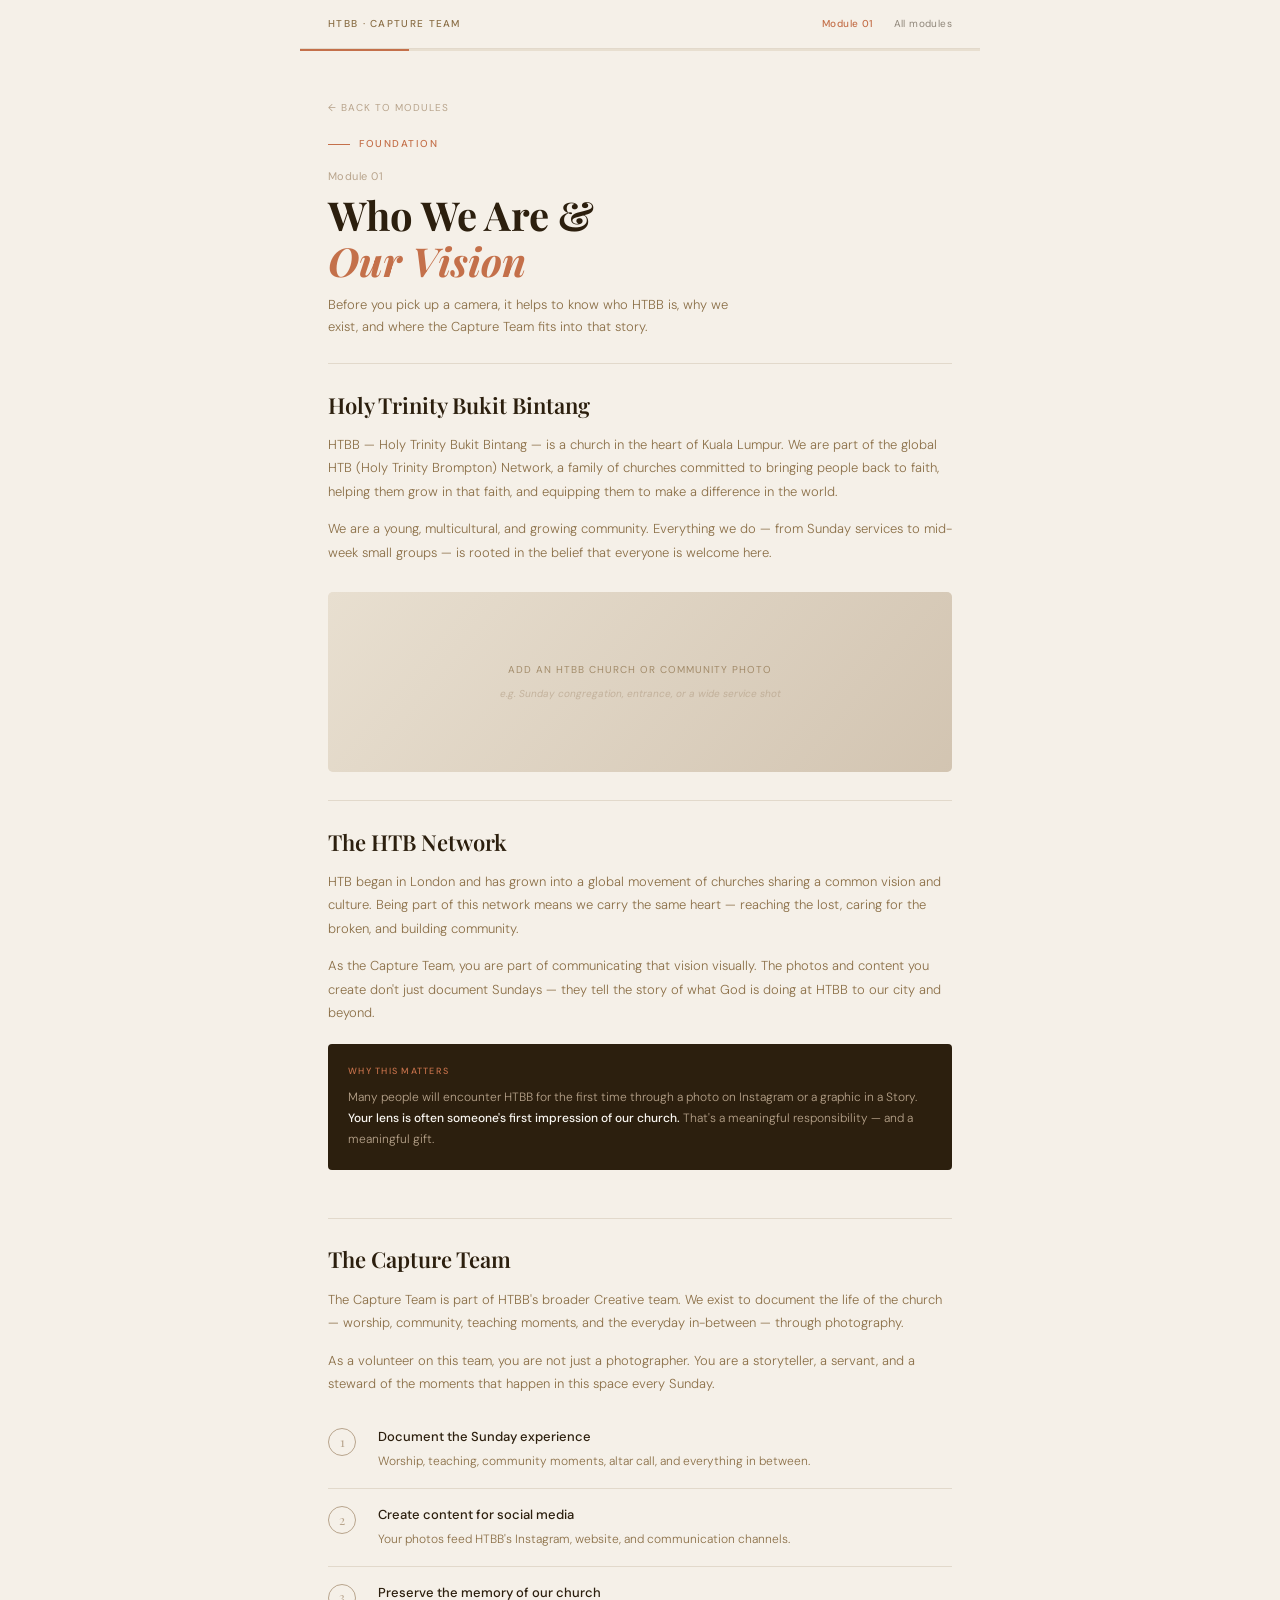
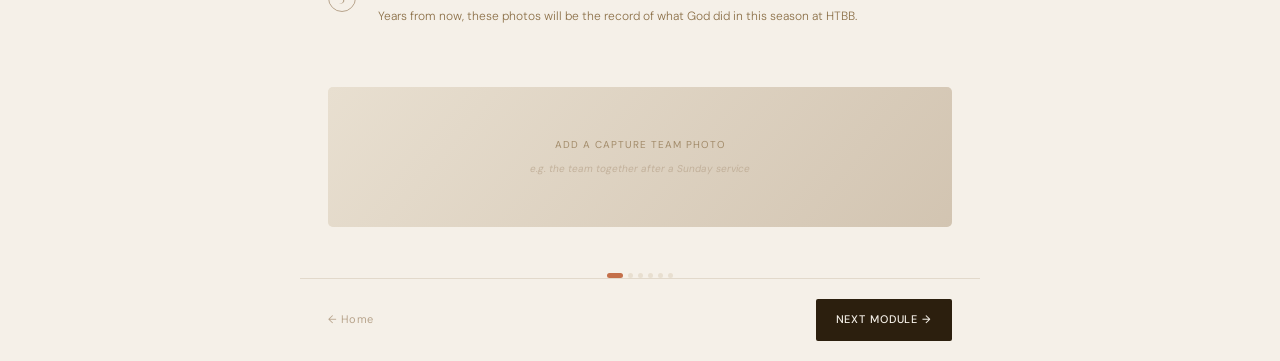
==== CT_02_Module1.html @ 9ae35a77 "Add files via upload" ====
<!DOCTYPE html>
<html lang="en">
<head>
  <meta charset="UTF-8" />
  <meta name="viewport" content="width=device-width, initial-scale=1.0" />
  <title>Module 1 — Who We Are · HTBB Capture Team</title>
  <link rel="stylesheet" href="style.css" />
</head>
<body>

  <nav class="site-nav">
    <span class="nav-logo">HTBB · Capture Team</span>
    <div class="nav-links">
      <span class="nav-module">Module 01</span>
      <a href="CT_01_Homepage.html">All modules</a>
    </div>
  </nav>
  <div class="progress-bar"><div class="progress-fill" style="width:16%"></div></div>

  <!-- HEADER -->
  <div class="hero" style="padding-bottom:24px">
    <a class="back-link" href="CT_01_Homepage.html" style="display:inline-flex;align-items:center;gap:6px;font-size:10px;letter-spacing:0.1em;text-transform:uppercase;color:var(--warm-mid);margin-bottom:20px;">← Back to modules</a>
    <div class="eyebrow">
      <span class="eyebrow-line"></span>
      <span class="eyebrow-text">Foundation</span>
    </div>
    <div style="font-size:11px;color:var(--warm-mid);margin-bottom:6px;letter-spacing:0.04em;">Module 01</div>
    <h1>Who We Are &amp;<br><em>Our Vision</em></h1>
    <p style="font-size:13px;line-height:1.75;color:var(--warm-brown);font-weight:300;max-width:400px;margin-top:10px;">Before you pick up a camera, it helps to know who HTBB is, why we exist, and where the Capture Team fits into that story.</p>
  </div>

  <div class="rule"></div>

  <!-- SECTION: HTBB -->
  <div class="section-content">
    <h2>Holy Trinity Bukit Bintang</h2>
    <p>HTBB — Holy Trinity Bukit Bintang — is a church in the heart of Kuala Lumpur. We are part of the global HTB (Holy Trinity Brompton) Network, a family of churches committed to bringing people back to faith, helping them grow in that faith, and equipping them to make a difference in the world.</p>
    <p>We are a young, multicultural, and growing community. Everything we do — from Sunday services to mid-week small groups — is rooted in the belief that everyone is welcome here.</p>
  </div>

  <!-- HERO IMAGE PLACEHOLDER -->
  <!-- REPLACE: swap this block with <img src="htbb-exterior.jpg" alt="HTBB Church" style="width:100%;height:200px;object-fit:cover;"> -->
  <div class="img-placeholder wide" style="margin:0 28px;">
    <div class="img-placeholder-bg"></div>
    <span class="img-placeholder-label">Add an HTBB church or community photo</span>
    <span class="img-placeholder-hint">e.g. Sunday congregation, entrance, or a wide service shot</span>
  </div>

  <div class="rule" style="margin-top:28px"></div>

  <!-- SECTION: HTB NETWORK -->
  <div class="section-content">
    <h2>The HTB Network</h2>
    <p>HTB began in London and has grown into a global movement of churches sharing a common vision and culture. Being part of this network means we carry the same heart — reaching the lost, caring for the broken, and building community.</p>
    <p>As the Capture Team, you are part of communicating that vision visually. The photos and content you create don't just document Sundays — they tell the story of what God is doing at HTBB to our city and beyond.</p>

    <div class="callout">
      <div class="callout-label">Why this matters</div>
      <p>Many people will encounter HTBB for the first time through a photo on Instagram or a graphic in a Story. <strong>Your lens is often someone's first impression of our church.</strong> That's a meaningful responsibility — and a meaningful gift.</p>
    </div>
  </div>

  <div class="rule"></div>

  <!-- SECTION: CAPTURE TEAM -->
  <div class="section-content">
    <h2>The Capture Team</h2>
    <p>The Capture Team is part of HTBB's broader Creative team. We exist to document the life of the church — worship, community, teaching moments, and the everyday in-between — through photography.</p>
    <p>As a volunteer on this team, you are not just a photographer. You are a storyteller, a servant, and a steward of the moments that happen in this space every Sunday.</p>

    <div class="step-list">
      <div class="step-item">
        <div class="step-num-circle">1</div>
        <div>
          <div class="step-body-title">Document the Sunday experience</div>
          <div class="step-body-desc">Worship, teaching, community moments, altar call, and everything in between.</div>
        </div>
      </div>
      <div class="step-item">
        <div class="step-num-circle">2</div>
        <div>
          <div class="step-body-title">Create content for social media</div>
          <div class="step-body-desc">Your photos feed HTBB's Instagram, website, and communication channels.</div>
        </div>
      </div>
      <div class="step-item">
        <div class="step-num-circle">3</div>
        <div>
          <div class="step-body-title">Preserve the memory of our church</div>
          <div class="step-body-desc">Years from now, these photos will be the record of what God did in this season at HTBB.</div>
        </div>
      </div>
    </div>
  </div>

  <!-- TEAM PHOTO PLACEHOLDER -->
  <!-- REPLACE: swap this block with <img src="capture-team.jpg" alt="Capture Team" style="width:100%;height:180px;object-fit:cover;margin:0 28px;border-radius:4px;"> -->
  <div class="img-placeholder short" style="margin:0 28px;">
    <div class="img-placeholder-bg"></div>
    <span class="img-placeholder-label">Add a Capture Team photo</span>
    <span class="img-placeholder-hint">e.g. the team together after a Sunday service</span>
  </div>

  <div style="height:28px"></div>

  <!-- DOTS + FOOTER -->
  <div class="dots-light mod-dots" style="padding: 18px 0 0;">
    <span class="mod-dot active"></span>
    <span class="mod-dot"></span>
    <span class="mod-dot"></span>
    <span class="mod-dot"></span>
    <span class="mod-dot"></span>
    <span class="mod-dot"></span>
  </div>

  <div class="mod-footer">
    <a class="btn-prev" href="CT_01_Homepage.html">← Home</a>
    <a class="btn-next" href="CT_03_Module2.html" id="next-btn">Next module →</a>
  </div>

  <script src="script.js"></script>
  <script>
    document.addEventListener('DOMContentLoaded', () => {
      updateDots(1);
      document.getElementById('next-btn').addEventListener('click', (e) => {
        e.preventDefault();
        markComplete(1);
        window.location.href = 'CT_03_Module2.html';
      });
    });
  </script>
</body>
</html>
---- style.css ----
/* ============================================================
   HTBB Capture Team Onboarding — Shared Stylesheet
   Earthy Editorial Theme · 2026
   ============================================================ */

@import url('https://fonts.googleapis.com/css2?family=Playfair+Display:ital,wght@0,400;0,600;1,400&family=DM+Sans:wght@300;400;500&display=swap');

/* ── RESET ── */
*, *::before, *::after { margin: 0; padding: 0; box-sizing: border-box; }
img { max-width: 100%; display: block; }
a { text-decoration: none; }

/* ── TOKENS ── */
:root {
  --cream:       #F5F0E8;
  --sand:        #E8DFD0;
  --warm-mid:    #B8A48C;
  --warm-brown:  #8B6F47;
  --dark-brown:  #2C1F0E;
  --moss:        #4A5240;
  --terracotta:  #C4704A;
  --off-white:   #FAF7F2;
  --rule:        rgba(139,111,71,0.18);

  --font-serif:  'Playfair Display', Georgia, serif;
  --font-sans:   'DM Sans', system-ui, sans-serif;
}

/* ── BASE ── */
body {
  background: var(--cream);
  font-family: var(--font-sans);
  color: var(--dark-brown);
  font-size: 14px;
  line-height: 1.6;
  max-width: 680px;
  margin: 0 auto;
  min-height: 100vh;
}

/* ── NAV ── */
.site-nav {
  display: flex;
  justify-content: space-between;
  align-items: center;
  padding: 16px 28px;
  border-bottom: 0.5px solid var(--rule);
  background: var(--cream);
  position: sticky;
  top: 0;
  z-index: 100;
}
.nav-logo {
  font-size: 10px;
  font-weight: 500;
  letter-spacing: 0.13em;
  text-transform: uppercase;
  color: var(--warm-brown);
}
.nav-links {
  display: flex;
  gap: 20px;
  align-items: center;
}
.nav-links a {
  font-size: 10px;
  color: var(--dark-brown);
  opacity: 0.5;
  letter-spacing: 0.04em;
  transition: opacity 0.15s;
}
.nav-links a:hover { opacity: 1; }
.nav-module {
  font-size: 10px;
  font-weight: 500;
  color: var(--terracotta);
  letter-spacing: 0.04em;
}

/* ── PROGRESS BAR ── */
.progress-bar {
  height: 2px;
  background: var(--sand);
  width: 100%;
}
.progress-fill {
  height: 2px;
  background: var(--terracotta);
  transition: width 0.4s ease;
}

/* ── EYEBROW ── */
.eyebrow {
  display: flex;
  align-items: center;
  gap: 9px;
  margin-bottom: 16px;
}
.eyebrow-line {
  height: 0.5px;
  width: 22px;
  background: var(--terracotta);
  flex-shrink: 0;
}
.eyebrow-text {
  font-size: 10px;
  letter-spacing: 0.15em;
  text-transform: uppercase;
  color: var(--terracotta);
  font-weight: 500;
}

/* ── SECTION DIVIDER ── */
.divider {
  display: flex;
  align-items: center;
  gap: 14px;
  padding: 0 28px;
  margin: 32px 0 22px;
}
.div-line { flex: 1; height: 0.5px; background: var(--rule); }
.div-text {
  font-size: 10px;
  letter-spacing: 0.12em;
  text-transform: uppercase;
  color: var(--warm-mid);
}

/* ── RULE ── */
.rule { height: 0.5px; background: var(--rule); margin: 0 28px; }

/* ── TYPOGRAPHY ── */
.section-content { padding: 28px; }
.section-content h2 {
  font-family: var(--font-serif);
  font-size: 22px;
  font-weight: 600;
  color: var(--dark-brown);
  margin-bottom: 14px;
  line-height: 1.25;
}
.section-content p {
  font-size: 13px;
  line-height: 1.8;
  color: var(--warm-brown);
  font-weight: 300;
  margin-bottom: 14px;
}
.section-content p:last-child { margin-bottom: 0; }
.section-content strong { color: var(--dark-brown); font-weight: 500; }
.section-content ul {
  list-style: none;
  display: flex;
  flex-direction: column;
  gap: 8px;
  margin-bottom: 14px;
}
.section-content ul li {
  font-size: 13px;
  color: var(--warm-brown);
  font-weight: 300;
  line-height: 1.65;
  padding-left: 16px;
  position: relative;
}
.section-content ul li::before {
  content: '';
  position: absolute;
  left: 0;
  top: 9px;
  width: 5px;
  height: 0.5px;
  background: var(--terracotta);
}

/* ── CALLOUT ── */
.callout {
  background: var(--dark-brown);
  border-radius: 4px;
  padding: 20px;
  margin: 20px 0;
}
.callout p {
  color: var(--warm-mid);
  font-size: 12px;
  line-height: 1.75;
  margin-bottom: 0;
}
.callout strong { color: var(--off-white); font-weight: 500; }
.callout-label {
  font-size: 9px;
  letter-spacing: 0.14em;
  text-transform: uppercase;
  color: var(--terracotta);
  font-weight: 500;
  margin-bottom: 8px;
}

/* ── DO/DONT CARDS ── */
.dos-donts { display: flex; flex-direction: column; gap: 10px; margin: 20px 0; }
.card-do, .card-dont {
  border-radius: 5px;
  padding: 14px 16px;
}
.card-do {
  background: rgba(74,82,64,0.08);
  border: 0.5px solid rgba(74,82,64,0.22);
}
.card-dont {
  background: rgba(196,112,74,0.08);
  border: 0.5px solid rgba(196,112,74,0.22);
}
.card-label {
  display: flex;
  align-items: center;
  gap: 7px;
  margin-bottom: 7px;
}
.dot-do  { width: 6px; height: 6px; border-radius: 50%; background: var(--moss); flex-shrink: 0; }
.dot-dont{ width: 6px; height: 6px; border-radius: 50%; background: var(--terracotta); flex-shrink: 0; }
.label-do  { font-size: 9px; font-weight: 500; letter-spacing: 0.12em; text-transform: uppercase; color: var(--moss); }
.label-dont{ font-size: 9px; font-weight: 500; letter-spacing: 0.12em; text-transform: uppercase; color: var(--terracotta); }
.card-body { font-size: 12px; line-height: 1.65; color: var(--dark-brown); font-weight: 400; }

/* ── IMAGE PLACEHOLDER ── */
.img-placeholder {
  margin: 20px 0;
  border-radius: 5px;
  overflow: hidden;
  position: relative;
  background: var(--sand);
  display: flex;
  flex-direction: column;
  align-items: center;
  justify-content: center;
  gap: 8px;
}
.img-placeholder.tall  { height: 220px; }
.img-placeholder.short { height: 140px; }
.img-placeholder.wide  { height: 180px; }
.img-placeholder-bg {
  position: absolute;
  inset: 0;
  background: linear-gradient(130deg, var(--sand), var(--warm-mid));
  opacity: 0.45;
}
.img-placeholder-label {
  position: relative;
  font-size: 10px;
  letter-spacing: 0.1em;
  text-transform: uppercase;
  color: var(--warm-brown);
  opacity: 0.7;
  text-align: center;
  padding: 0 20px;
}
.img-placeholder-hint {
  position: relative;
  font-size: 10px;
  color: var(--warm-mid);
  opacity: 0.7;
  font-style: italic;
}
/* Actual image when added */
.img-placeholder img {
  position: absolute;
  inset: 0;
  width: 100%;
  height: 100%;
  object-fit: cover;
}

/* ── SPEC ROW (technical module) ── */
.spec-row {
  display: grid;
  grid-template-columns: 1fr 1fr;
  gap: 10px;
  margin: 20px 0;
}
.spec-card {
  background: var(--off-white);
  border: 0.5px solid var(--rule);
  border-radius: 5px;
  padding: 14px 16px;
}
.spec-label {
  font-size: 9px;
  font-weight: 500;
  letter-spacing: 0.12em;
  text-transform: uppercase;
  color: var(--warm-mid);
  margin-bottom: 5px;
}
.spec-value {
  font-family: var(--font-serif);
  font-size: 16px;
  color: var(--dark-brown);
  font-weight: 600;
}
.spec-note {
  font-size: 11px;
  color: var(--warm-brown);
  font-weight: 300;
  margin-top: 3px;
  line-height: 1.5;
}

/* ── STEP LIST ── */
.step-list { display: flex; flex-direction: column; gap: 0; margin: 16px 0; }
.step-item {
  display: grid;
  grid-template-columns: 36px 1fr;
  gap: 14px;
  padding: 16px 0;
  border-bottom: 0.5px solid var(--rule);
  align-items: start;
}
.step-item:last-child { border-bottom: none; }
.step-num-circle {
  width: 28px;
  height: 28px;
  border-radius: 50%;
  border: 0.5px solid var(--warm-mid);
  display: flex;
  align-items: center;
  justify-content: center;
  font-family: var(--font-serif);
  font-size: 13px;
  color: var(--warm-mid);
  flex-shrink: 0;
  margin-top: 1px;
}
.step-body-title {
  font-size: 13px;
  font-weight: 500;
  color: var(--dark-brown);
  margin-bottom: 4px;
}
.step-body-desc {
  font-size: 12px;
  line-height: 1.65;
  color: var(--warm-brown);
  font-weight: 300;
}

/* ── QUIZ ── */
.quiz-block {
  background: var(--dark-brown);
  padding: 28px;
}
.quiz-eyebrow {
  display: flex;
  align-items: center;
  gap: 8px;
  margin-bottom: 16px;
}
.quiz-ey-line { height: 0.5px; width: 18px; background: var(--terracotta); }
.quiz-ey-text {
  font-size: 10px;
  letter-spacing: 0.14em;
  text-transform: uppercase;
  color: var(--terracotta);
  font-weight: 500;
}
.quiz-question {
  font-family: var(--font-serif);
  font-size: 19px;
  color: var(--off-white);
  line-height: 1.35;
  margin-bottom: 20px;
}
.quiz-img-ref {
  border-radius: 4px;
  overflow: hidden;
  margin-bottom: 18px;
  background: rgba(255,255,255,0.06);
  border: 0.5px solid rgba(255,255,255,0.1);
  padding: 12px 14px;
  display: flex;
  align-items: center;
  gap: 10px;
}
.quiz-img-ref-icon {
  font-size: 18px;
  color: var(--warm-mid);
  flex-shrink: 0;
}
.quiz-img-ref-text {
  font-size: 11px;
  color: var(--warm-mid);
  font-style: italic;
  line-height: 1.5;
}
.quiz-options { display: flex; flex-direction: column; gap: 8px; }
.quiz-opt {
  background: rgba(255,255,255,0.05);
  border: 0.5px solid rgba(255,255,255,0.1);
  border-radius: 4px;
  padding: 12px 14px;
  font-size: 12px;
  color: var(--warm-mid);
  cursor: pointer;
  display: flex;
  align-items: flex-start;
  gap: 10px;
  transition: background 0.15s, border-color 0.15s;
  width: 100%;
  text-align: left;
  font-family: var(--font-sans);
}
.quiz-opt:hover { background: rgba(255,255,255,0.09); }
.quiz-opt.selected {
  background: rgba(196,112,74,0.18);
  border-color: var(--terracotta);
  color: var(--off-white);
}
.quiz-opt.correct {
  background: rgba(74,82,64,0.3);
  border-color: var(--moss);
  color: var(--off-white);
}
.quiz-opt.wrong {
  background: rgba(196,112,74,0.15);
  border-color: rgba(196,112,74,0.4);
  opacity: 0.6;
}
.opt-letter {
  font-size: 10px;
  font-weight: 500;
  color: var(--warm-mid);
  width: 14px;
  flex-shrink: 0;
  margin-top: 1px;
}
.quiz-opt.selected .opt-letter,
.quiz-opt.correct .opt-letter { color: var(--terracotta); }
.quiz-submit-row { margin-top: 16px; display: flex; align-items: center; gap: 14px; }
.quiz-submit-btn {
  background: var(--terracotta);
  color: var(--off-white);
  font-size: 11px;
  font-weight: 500;
  letter-spacing: 0.08em;
  text-transform: uppercase;
  padding: 10px 20px;
  border-radius: 2px;
  border: none;
  cursor: pointer;
  font-family: var(--font-sans);
  transition: opacity 0.15s;
}
.quiz-submit-btn:hover { opacity: 0.85; }
.quiz-feedback {
  display: none;
  margin-top: 14px;
  padding: 14px 16px;
  border-radius: 4px;
  font-size: 12px;
  line-height: 1.65;
}
.quiz-feedback.correct-fb {
  background: rgba(74,82,64,0.2);
  border: 0.5px solid var(--moss);
  color: var(--off-white);
}
.quiz-feedback.wrong-fb {
  background: rgba(196,112,74,0.15);
  border: 0.5px solid rgba(196,112,74,0.3);
  color: var(--warm-mid);
}
.quiz-hint {
  font-size: 11px;
  color: rgba(255,255,255,0.25);
  margin-top: 14px;
  font-style: italic;
  line-height: 1.5;
}

/* ── MODULE PROGRESS DOTS ── */
.mod-dots {
  display: flex;
  gap: 5px;
  justify-content: center;
  padding: 16px 0 14px;
}
.mod-dot {
  width: 5px; height: 5px;
  border-radius: 50%;
  background: rgba(255,255,255,0.15);
  transition: all 0.2s;
}
.mod-dot.done { background: var(--warm-mid); }
.mod-dot.active { background: var(--terracotta); width: 16px; border-radius: 3px; }
.dots-light { padding: 18px 0 0; }
.dots-light .mod-dot { background: var(--sand); }
.dots-light .mod-dot.done { background: var(--warm-mid); }
.dots-light .mod-dot.active { background: var(--terracotta); }

/* ── MODULE FOOTER ── */
.mod-footer {
  display: flex;
  justify-content: space-between;
  align-items: center;
  padding: 20px 28px;
  border-top: 0.5px solid var(--rule);
}
.btn-prev {
  font-size: 11px;
  color: var(--warm-mid);
  letter-spacing: 0.04em;
}
.btn-prev:hover { color: var(--dark-brown); }
.btn-next {
  display: inline-flex;
  align-items: center;
  gap: 9px;
  background: var(--dark-brown);
  color: var(--cream);
  font-size: 11px;
  font-weight: 500;
  letter-spacing: 0.08em;
  text-transform: uppercase;
  padding: 12px 20px;
  border-radius: 2px;
  transition: opacity 0.15s;
}
.btn-next:hover { opacity: 0.85; }
.btn-next-complete {
  background: var(--terracotta);
}

/* ── FAQ ACCORDION ── */
.faq-list { display: flex; flex-direction: column; gap: 0; }
.faq-item {
  border-bottom: 0.5px solid var(--rule);
}
.faq-q {
  display: flex;
  justify-content: space-between;
  align-items: start;
  gap: 14px;
  padding: 16px 0;
  cursor: pointer;
  background: none;
  border: none;
  width: 100%;
  text-align: left;
  font-family: var(--font-sans);
  color: var(--dark-brown);
}
.faq-q-text { font-size: 13px; font-weight: 500; line-height: 1.5; }
.faq-icon {
  font-size: 18px;
  color: var(--warm-mid);
  flex-shrink: 0;
  transition: transform 0.2s;
  margin-top: 1px;
  font-style: normal;
}
.faq-item.open .faq-icon { transform: rotate(45deg); }
.faq-a {
  display: none;
  font-size: 12px;
  line-height: 1.75;
  color: var(--warm-brown);
  font-weight: 300;
  padding-bottom: 16px;
}
.faq-item.open .faq-a { display: block; }

/* ── MODULE CARD (homepage) ── */
.module-card {
  display: grid;
  grid-template-columns: 44px 1fr auto;
  align-items: start;
  gap: 14px;
  padding: 20px 28px;
  border-bottom: 0.5px solid var(--rule);
  transition: background 0.12s;
  text-decoration: none;
  color: inherit;
}
.module-card:hover { background: rgba(196,112,74,0.04); }
.module-card:last-child { border-bottom: none; }
.mc-num {
  font-family: var(--font-serif);
  font-size: 20px;
  color: var(--warm-mid);
  margin-top: 2px;
}
.mc-tag {
  display: inline-block;
  font-size: 9px;
  letter-spacing: 0.1em;
  text-transform: uppercase;
  color: var(--moss);
  background: rgba(74,82,64,0.1);
  padding: 2px 7px;
  border-radius: 20px;
  margin-bottom: 5px;
}
.mc-tag-tc {
  color: var(--terracotta);
  background: rgba(196,112,74,0.1);
}
.mc-title { font-size: 13px; font-weight: 500; color: var(--dark-brown); margin-bottom: 3px; }
.mc-desc { font-size: 11px; color: var(--warm-brown); line-height: 1.5; font-weight: 300; }
.mc-arrow { color: var(--warm-mid); font-size: 16px; margin-top: 2px; opacity: 0.45; }

/* ── HERO (homepage) ── */
.hero { padding: 44px 28px 32px; }
.hero h1 {
  font-family: var(--font-serif);
  font-size: 40px;
  line-height: 1.15;
  color: var(--dark-brown);
  margin-bottom: 10px;
}
.hero h1 em { color: var(--terracotta); font-style: italic; }
.hero-sub {
  font-size: 13px;
  line-height: 1.7;
  color: var(--warm-brown);
  font-weight: 300;
  max-width: 360px;
  margin-bottom: 28px;
}
.stat-row { display: flex; gap: 28px; margin-bottom: 32px; }
.stat-num {
  font-family: var(--font-serif);
  font-size: 28px;
  color: var(--dark-brown);
  line-height: 1;
}
.stat-label {
  font-size: 10px;
  letter-spacing: 0.1em;
  text-transform: uppercase;
  color: var(--warm-mid);
  margin-top: 3px;
}
.cta-btn {
  display: inline-flex;
  align-items: center;
  gap: 10px;
  background: var(--dark-brown);
  color: var(--cream);
  font-size: 11px;
  font-weight: 500;
  letter-spacing: 0.09em;
  text-transform: uppercase;
  padding: 14px 24px;
  border-radius: 2px;
  transition: opacity 0.15s;
}
.cta-btn:hover { opacity: 0.85; }

/* ── WELCOME BLOCK ── */
.welcome-block {
  background: var(--dark-brown);
  margin: 0 28px;
  border-radius: 4px;
  padding: 24px;
}
.welcome-block p {
  font-size: 12px;
  line-height: 1.8;
  color: var(--warm-mid);
  font-weight: 300;
  margin-bottom: 12px;
}
.welcome-sig {
  font-family: var(--font-serif);
  font-size: 15px;
  color: var(--off-white);
  font-style: italic;
}

/* ── RESPONSIVE ── */
@media (max-width: 520px) {
  .hero h1 { font-size: 32px; }
  .spec-row { grid-template-columns: 1fr; }
  .stat-row { gap: 20px; }
}
</style>
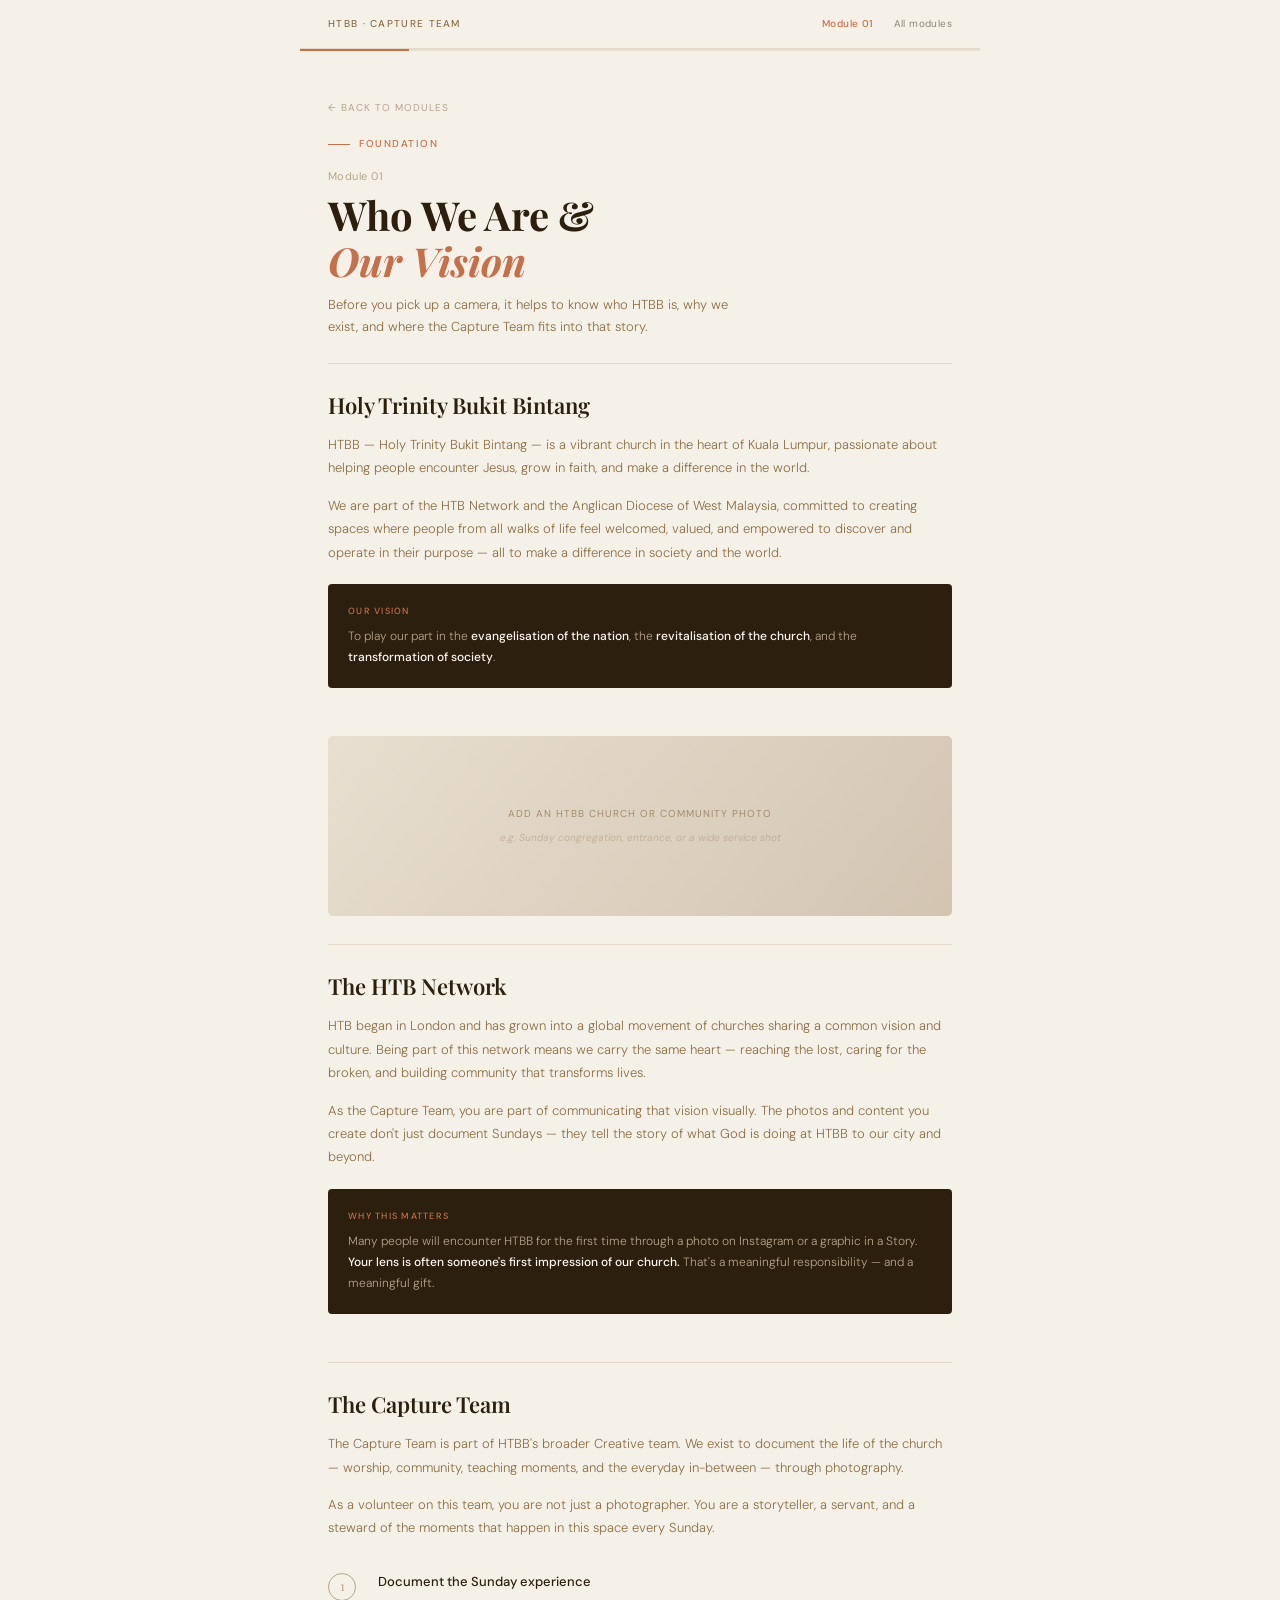
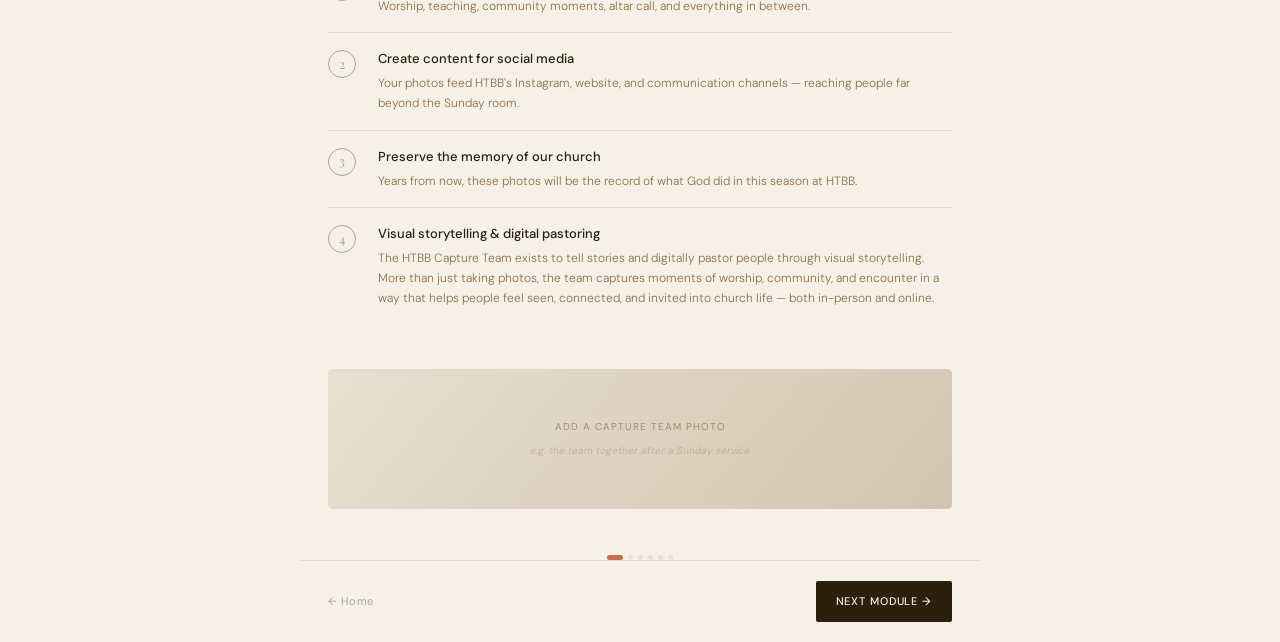
==== commit 313226ea: "Add files via upload" ====
--- a/CT_02_Module1.html
+++ b/CT_02_Module1.html
@@ -34,8 +34,13 @@
   <!-- SECTION: HTBB -->
   <div class="section-content">
     <h2>Holy Trinity Bukit Bintang</h2>
-    <p>HTBB — Holy Trinity Bukit Bintang — is a church in the heart of Kuala Lumpur. We are part of the global HTB (Holy Trinity Brompton) Network, a family of churches committed to bringing people back to faith, helping them grow in that faith, and equipping them to make a difference in the world.</p>
-    <p>We are a young, multicultural, and growing community. Everything we do — from Sunday services to mid-week small groups — is rooted in the belief that everyone is welcome here.</p>
+    <p>HTBB — Holy Trinity Bukit Bintang — is a vibrant church in the heart of Kuala Lumpur, passionate about helping people encounter Jesus, grow in faith, and make a difference in the world.</p>
+    <p>We are part of the HTB Network and the Anglican Diocese of West Malaysia, committed to creating spaces where people from all walks of life feel welcomed, valued, and empowered to discover and operate in their purpose — all to make a difference in society and the world.</p>
+
+    <div class="callout">
+      <div class="callout-label">Our vision</div>
+      <p>To play our part in the <strong>evangelisation of the nation</strong>, the <strong>revitalisation of the church</strong>, and the <strong>transformation of society</strong>.</p>
+    </div>
   </div>
 
   <!-- HERO IMAGE PLACEHOLDER -->
@@ -51,7 +56,7 @@
   <!-- SECTION: HTB NETWORK -->
   <div class="section-content">
     <h2>The HTB Network</h2>
-    <p>HTB began in London and has grown into a global movement of churches sharing a common vision and culture. Being part of this network means we carry the same heart — reaching the lost, caring for the broken, and building community.</p>
+    <p>HTB began in London and has grown into a global movement of churches sharing a common vision and culture. Being part of this network means we carry the same heart — reaching the lost, caring for the broken, and building community that transforms lives.</p>
     <p>As the Capture Team, you are part of communicating that vision visually. The photos and content you create don't just document Sundays — they tell the story of what God is doing at HTBB to our city and beyond.</p>
 
     <div class="callout">
@@ -80,7 +85,7 @@
         <div class="step-num-circle">2</div>
         <div>
           <div class="step-body-title">Create content for social media</div>
-          <div class="step-body-desc">Your photos feed HTBB's Instagram, website, and communication channels.</div>
+          <div class="step-body-desc">Your photos feed HTBB's Instagram, website, and communication channels — reaching people far beyond the Sunday room.</div>
         </div>
       </div>
       <div class="step-item">
@@ -88,6 +93,13 @@
         <div>
           <div class="step-body-title">Preserve the memory of our church</div>
           <div class="step-body-desc">Years from now, these photos will be the record of what God did in this season at HTBB.</div>
+        </div>
+      </div>
+      <div class="step-item">
+        <div class="step-num-circle">4</div>
+        <div>
+          <div class="step-body-title">Visual storytelling &amp; digital pastoring</div>
+          <div class="step-body-desc">The HTBB Capture Team exists to tell stories and digitally pastor people through visual storytelling. More than just taking photos, the team captures moments of worship, community, and encounter in a way that helps people feel seen, connected, and invited into church life — both in-person and online.</div>
         </div>
       </div>
     </div>
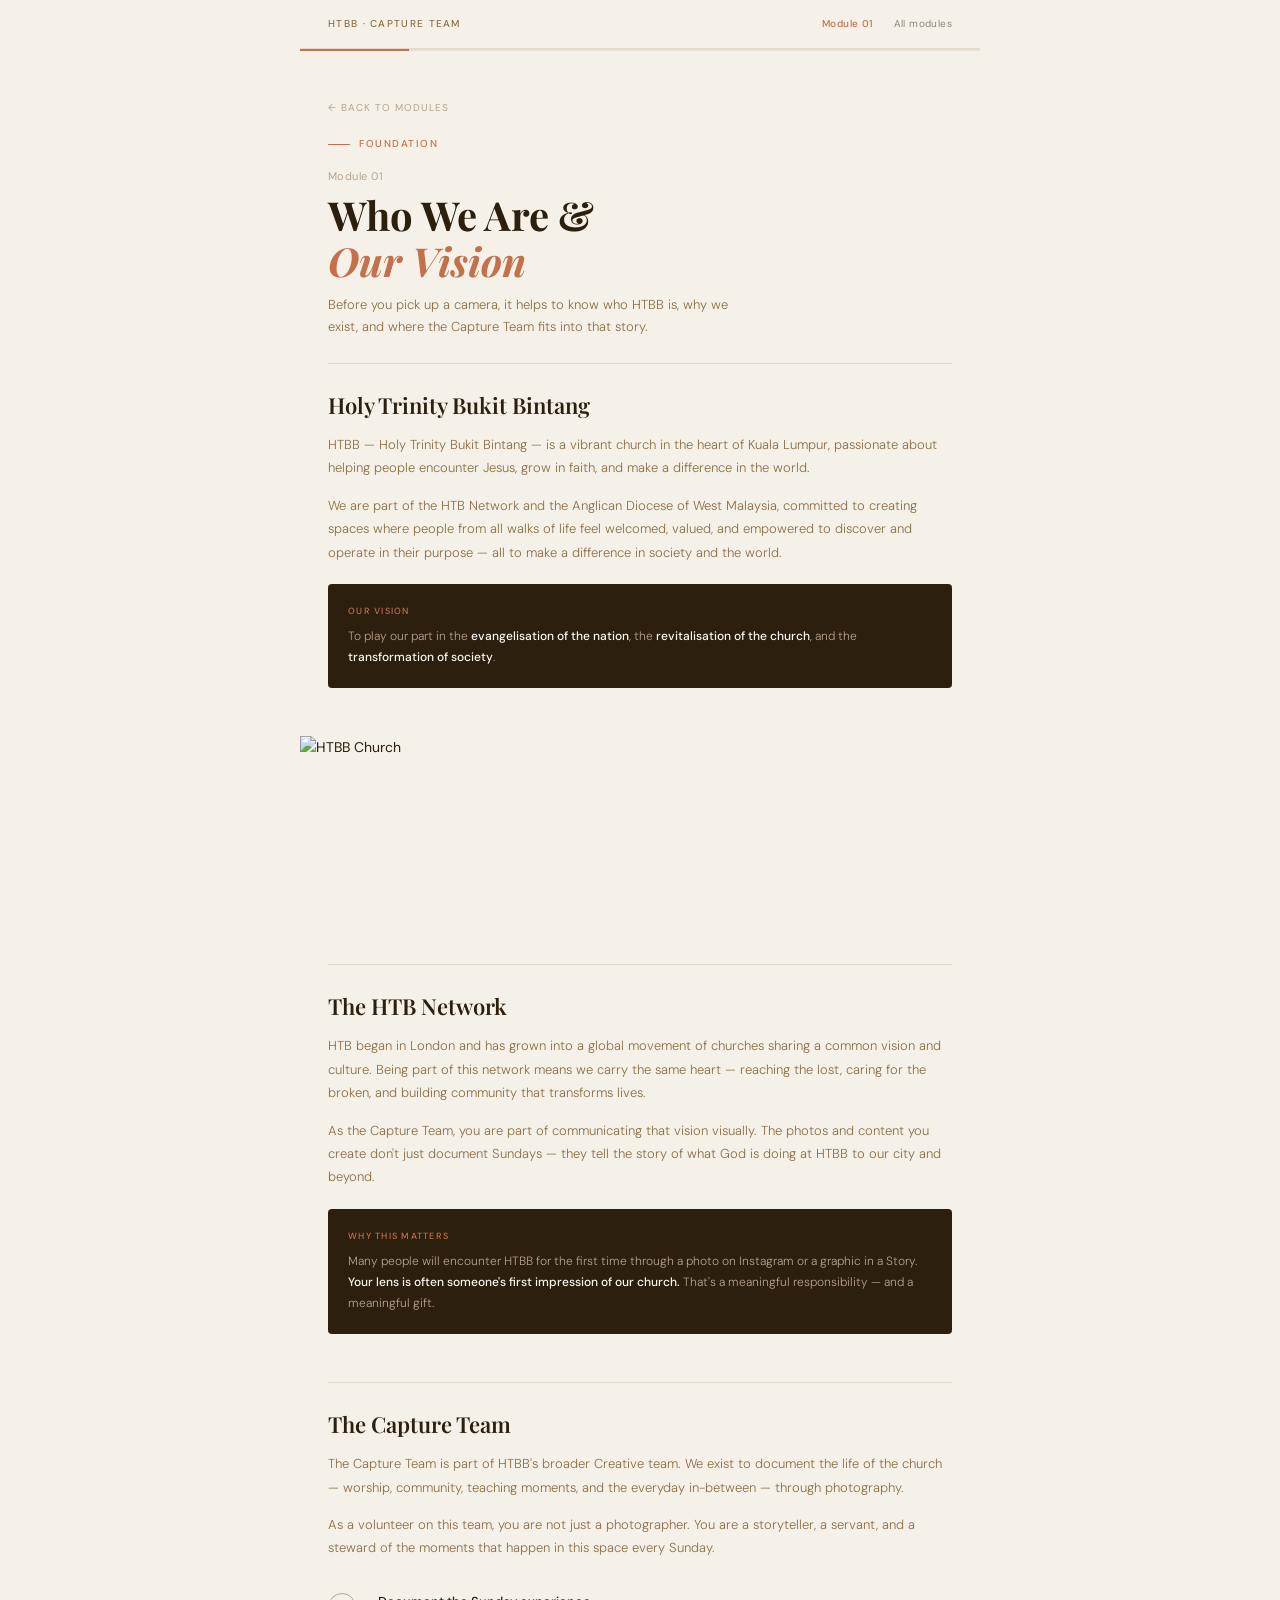
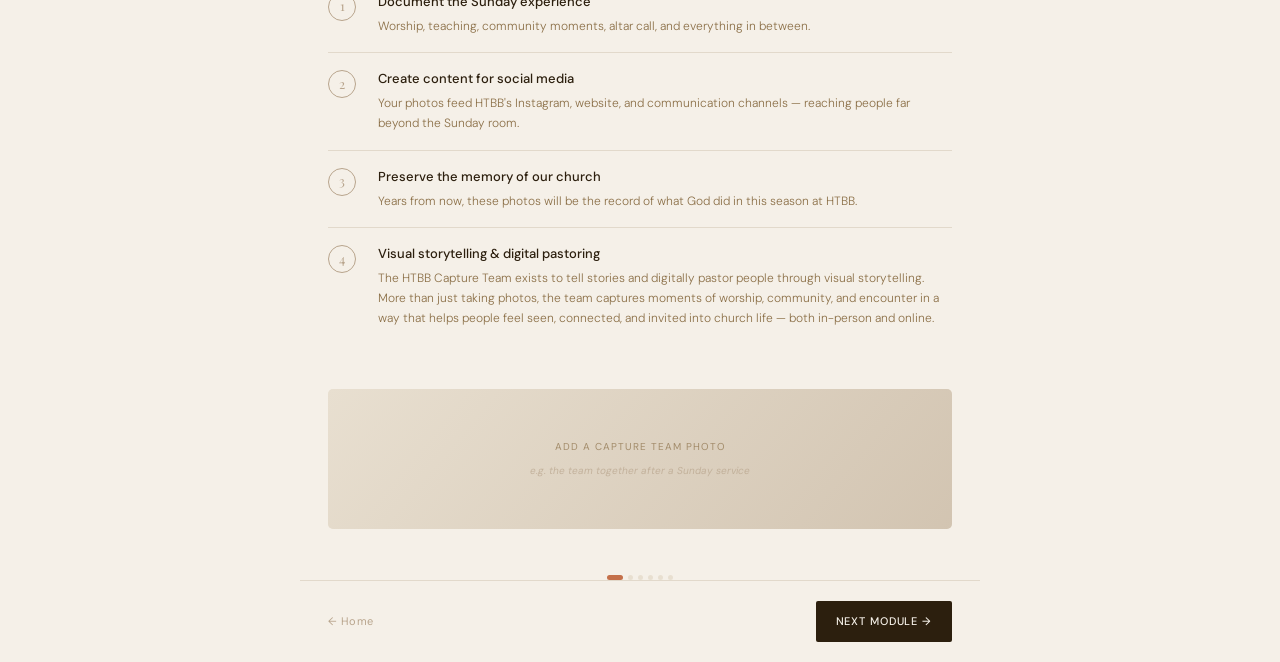
==== commit b68bb0e7: "Update CT_02_Module1.html" ====
--- a/CT_02_Module1.html
+++ b/CT_02_Module1.html
@@ -44,12 +44,7 @@
   </div>
 
   <!-- HERO IMAGE PLACEHOLDER -->
-  <!-- REPLACE: swap this block with <img src="htbb-exterior.jpg" alt="HTBB Church" style="width:100%;height:200px;object-fit:cover;"> -->
-  <div class="img-placeholder wide" style="margin:0 28px;">
-    <div class="img-placeholder-bg"></div>
-    <span class="img-placeholder-label">Add an HTBB church or community photo</span>
-    <span class="img-placeholder-hint">e.g. Sunday congregation, entrance, or a wide service shot</span>
-  </div>
+  <img src="worship-2.jpg" alt="HTBB Church" style="width:100%;height:200px;object-fit:cover;">
 
   <div class="rule" style="margin-top:28px"></div>
 
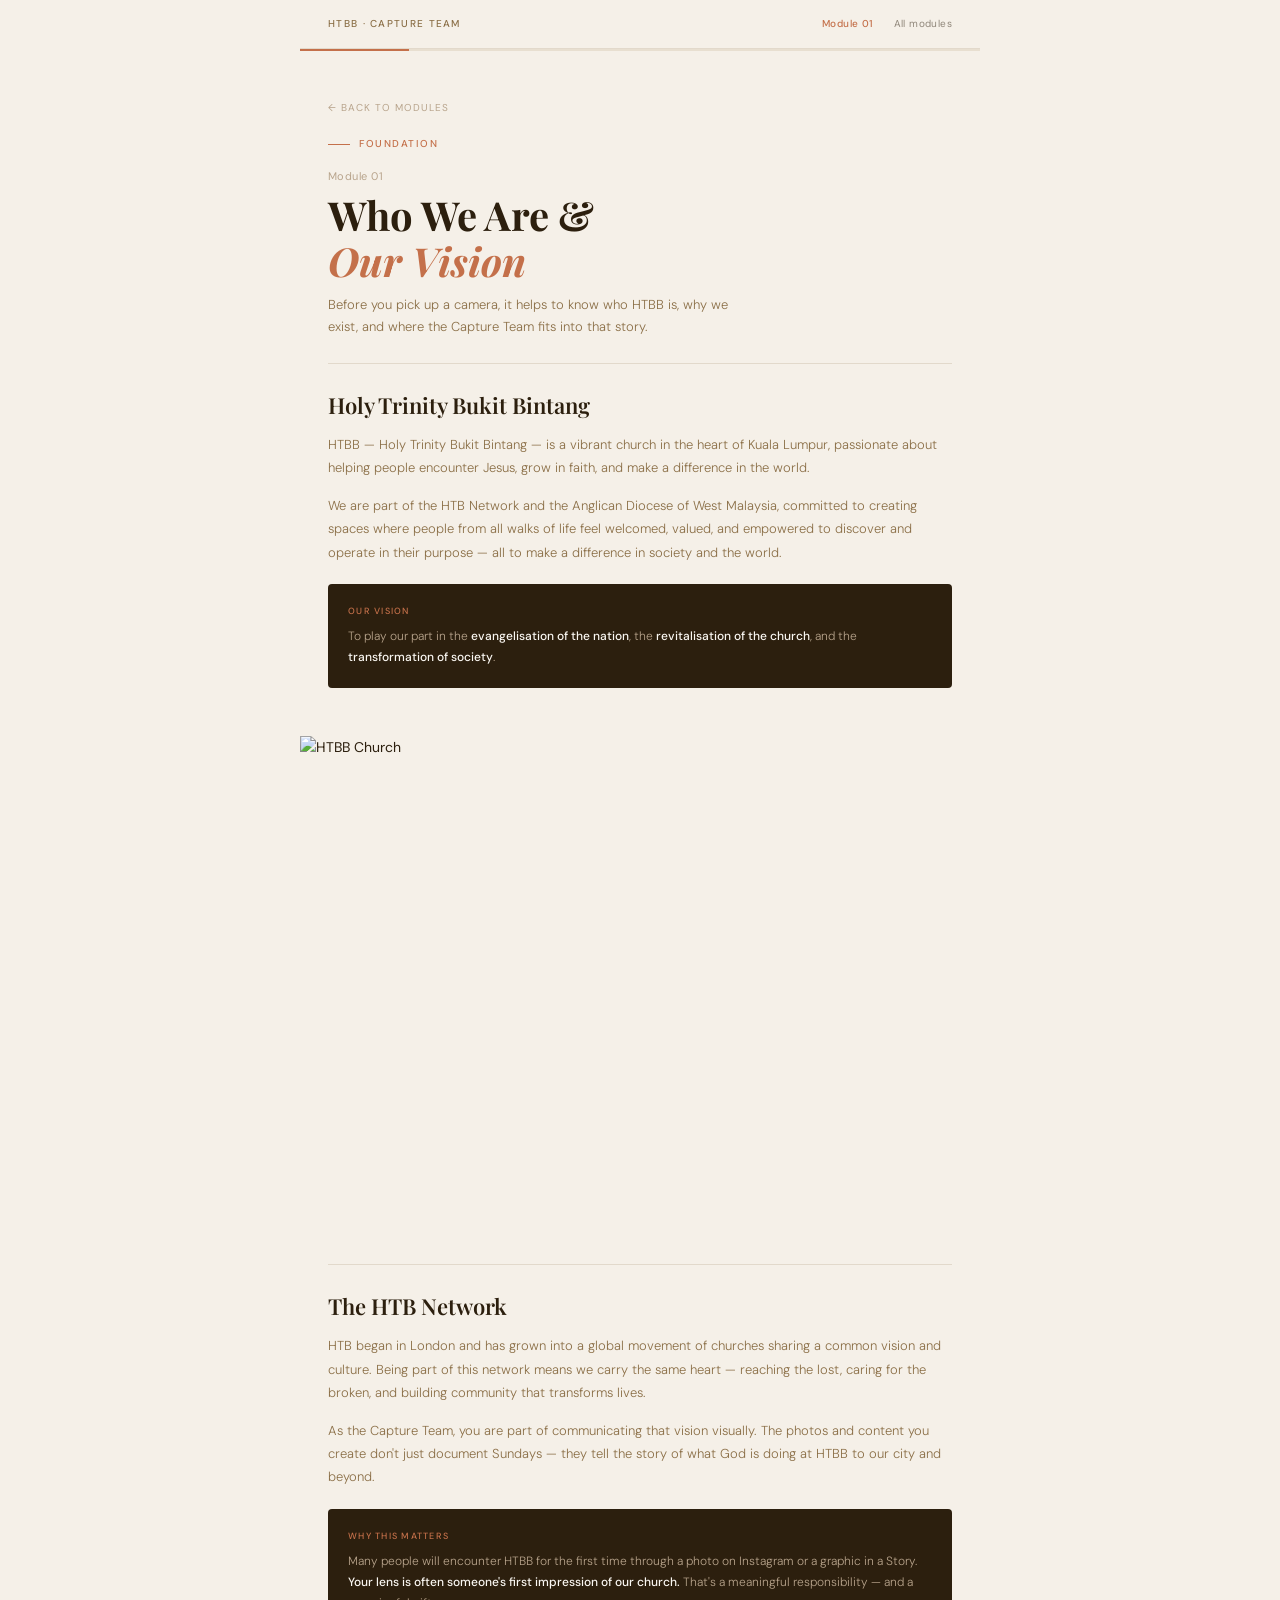
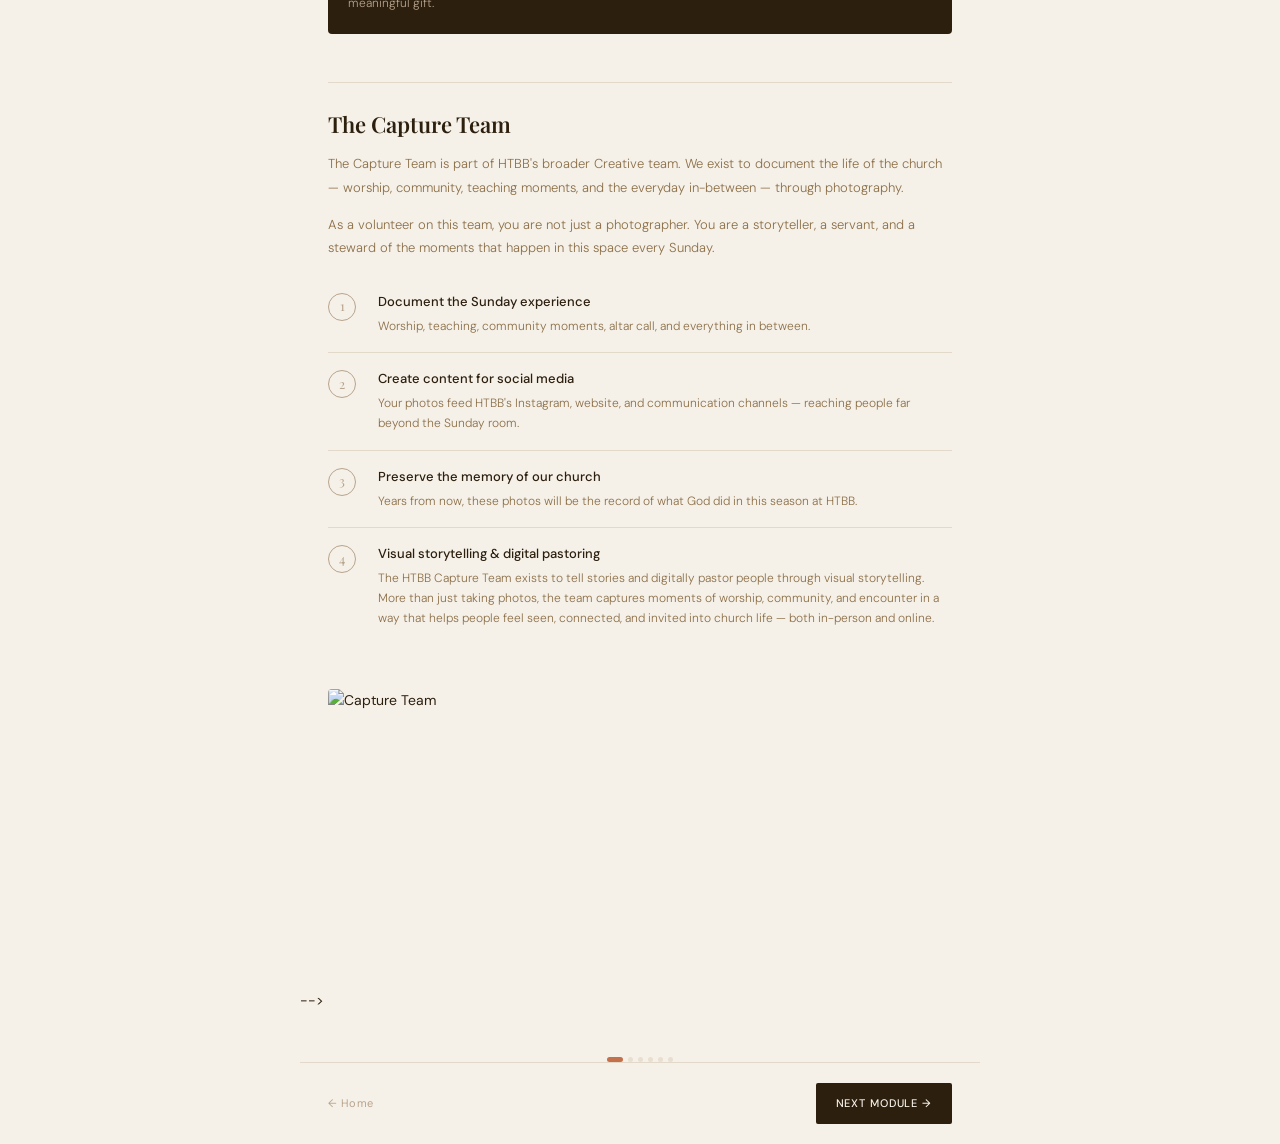
==== commit 08bf6849: "Update CT_02_Module1.html" ====
--- a/CT_02_Module1.html
+++ b/CT_02_Module1.html
@@ -44,7 +44,7 @@
   </div>
 
   <!-- HERO IMAGE PLACEHOLDER -->
-  <img src="worship-2.jpg" alt="HTBB Church" style="width:100%;height:200px;object-fit:cover;">
+  <img src="lawn-church.jpg" alt="HTBB Church" style="width:100%;height:500px;object-fit:cover;">
 
   <div class="rule" style="margin-top:28px"></div>
 
@@ -101,12 +101,8 @@
   </div>
 
   <!-- TEAM PHOTO PLACEHOLDER -->
-  <!-- REPLACE: swap this block with <img src="capture-team.jpg" alt="Capture Team" style="width:100%;height:180px;object-fit:cover;margin:0 28px;border-radius:4px;"> -->
-  <div class="img-placeholder short" style="margin:0 28px;">
-    <div class="img-placeholder-bg"></div>
-    <span class="img-placeholder-label">Add a Capture Team photo</span>
-    <span class="img-placeholder-hint">e.g. the team together after a Sunday service</span>
-  </div>
+  <img src="capture-team.jpg" alt="Capture Team" style="width:100%;height:300px;object-fit:cover;margin:0 28px;border-radius:4px;"> -->
+  
 
   <div style="height:28px"></div>
 
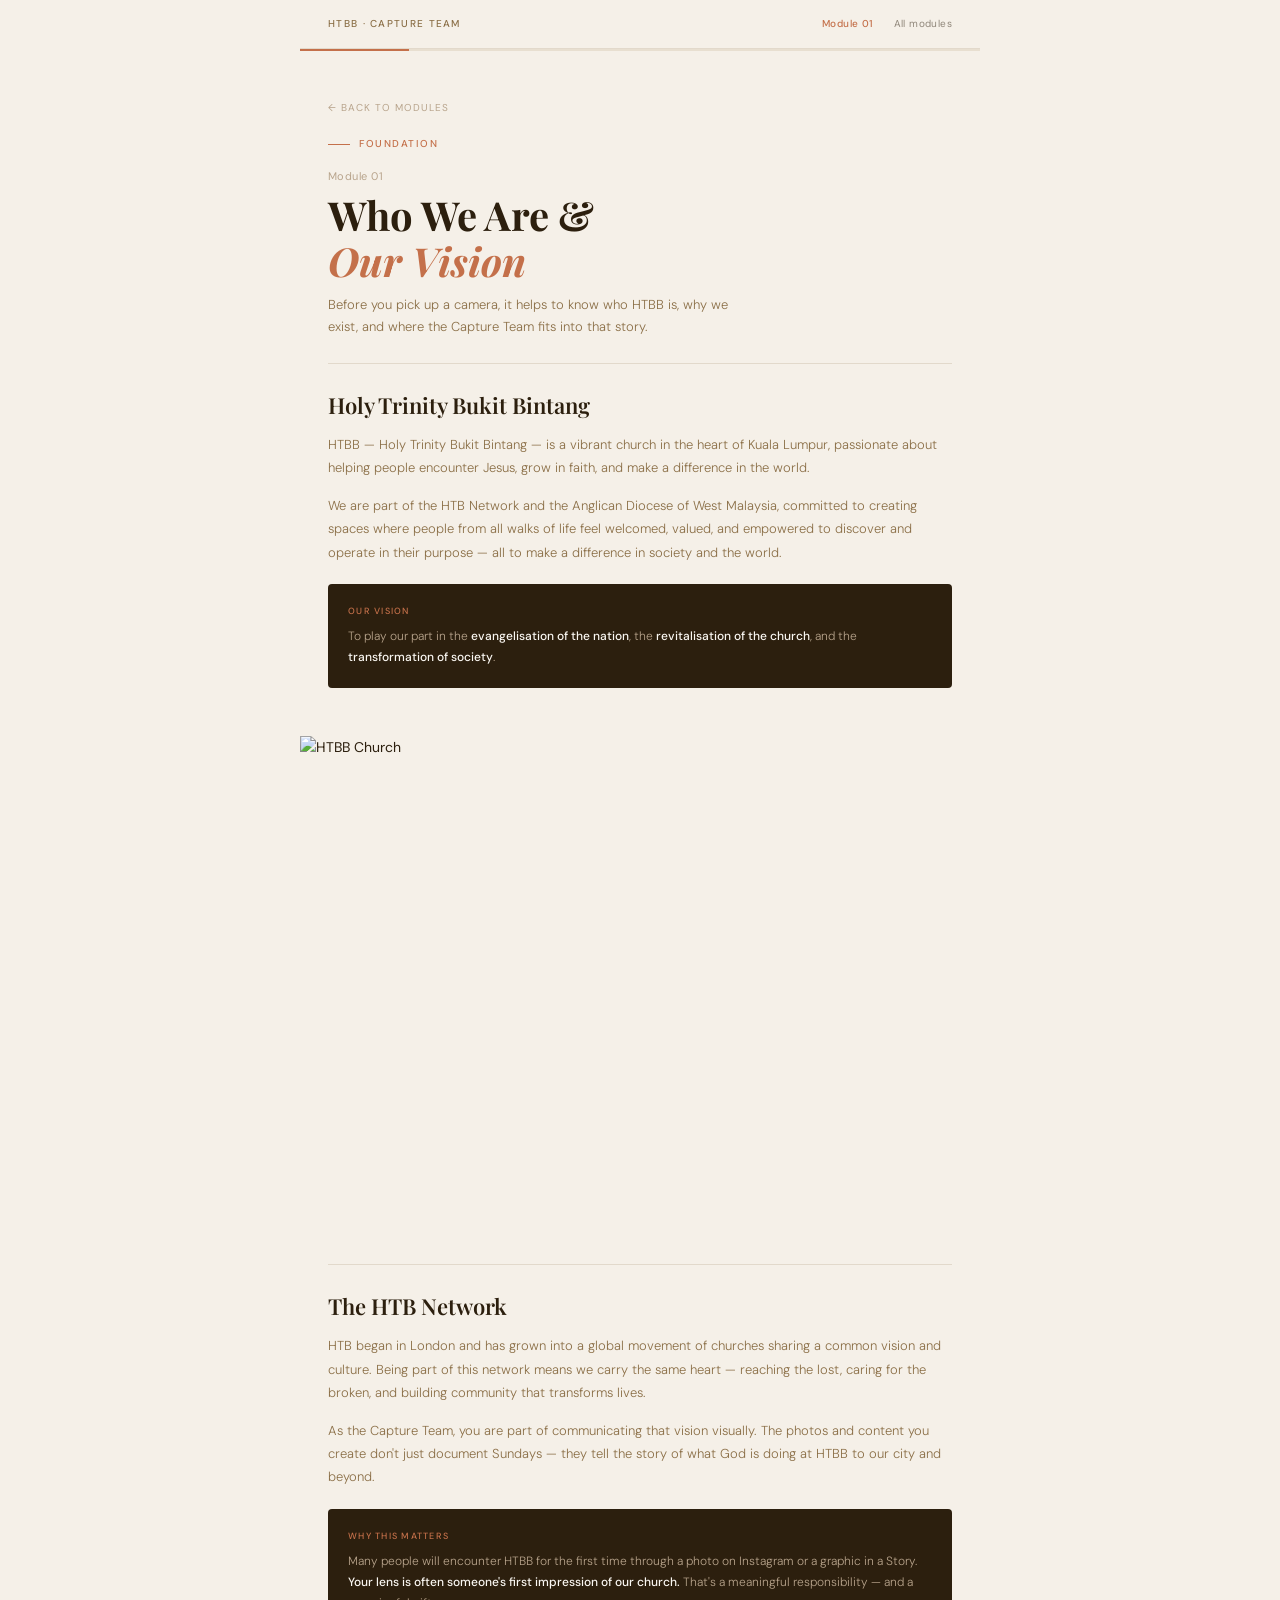
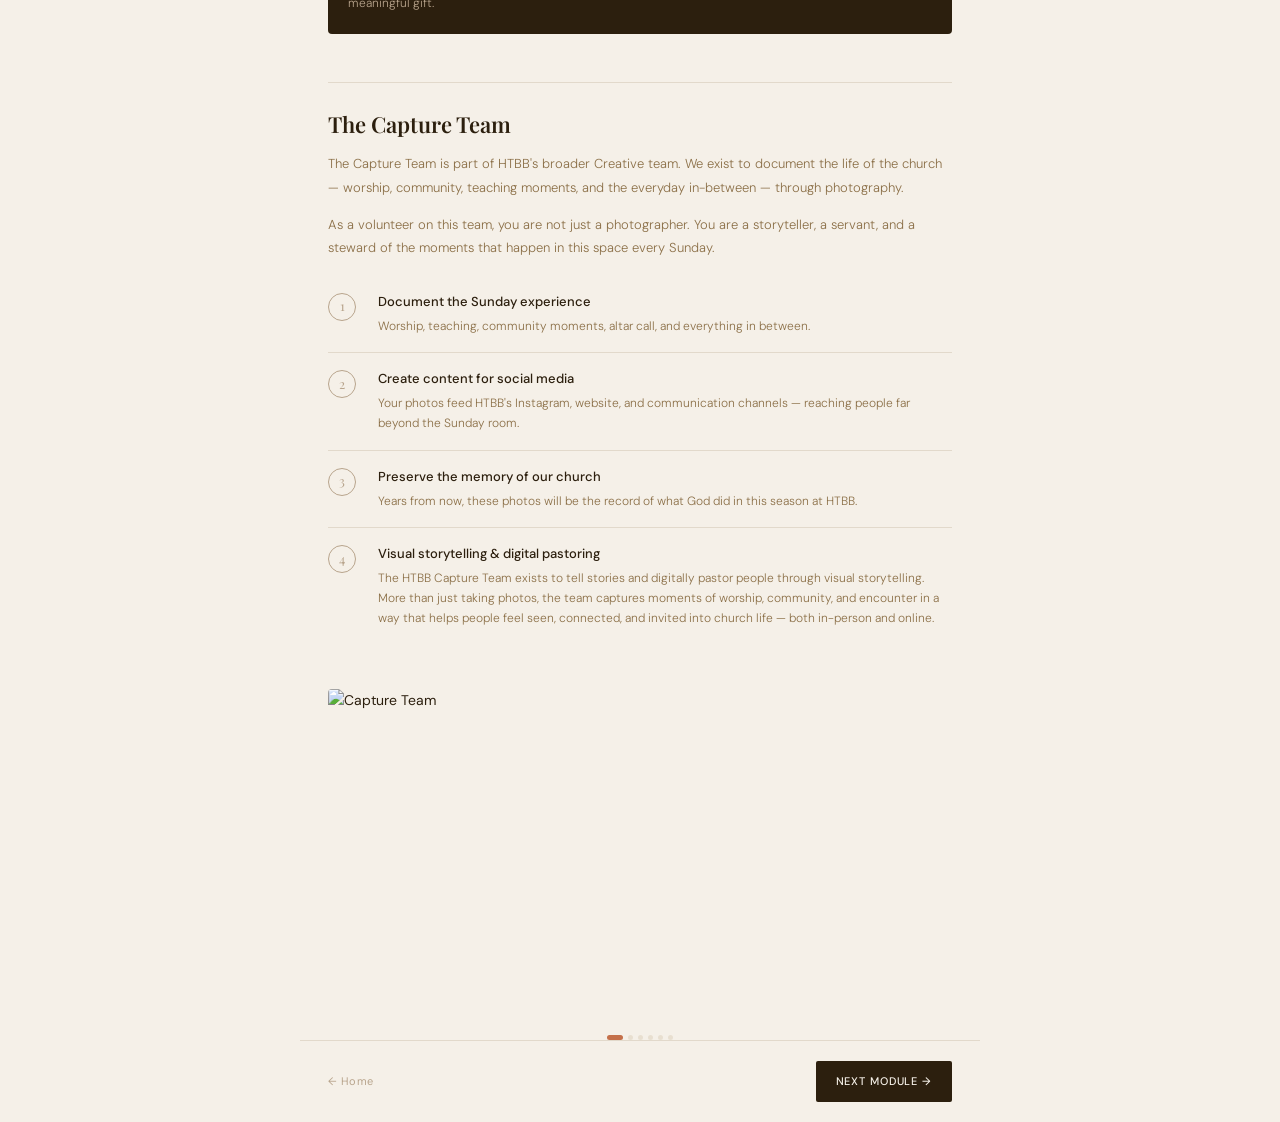
==== commit b5ec93e9: "Update CT_02_Module1.html" ====
--- a/CT_02_Module1.html
+++ b/CT_02_Module1.html
@@ -101,7 +101,7 @@
   </div>
 
   <!-- TEAM PHOTO PLACEHOLDER -->
-  <img src="capture-team.jpg" alt="Capture Team" style="width:100%;height:300px;object-fit:cover;margin:0 28px;border-radius:4px;"> -->
+  <img src="capture-team.jpg" alt="Capture Team" style="width:100%;height:300px;object-fit:cover;margin:0 28px;border-radius:4px;">
   
 
   <div style="height:28px"></div>
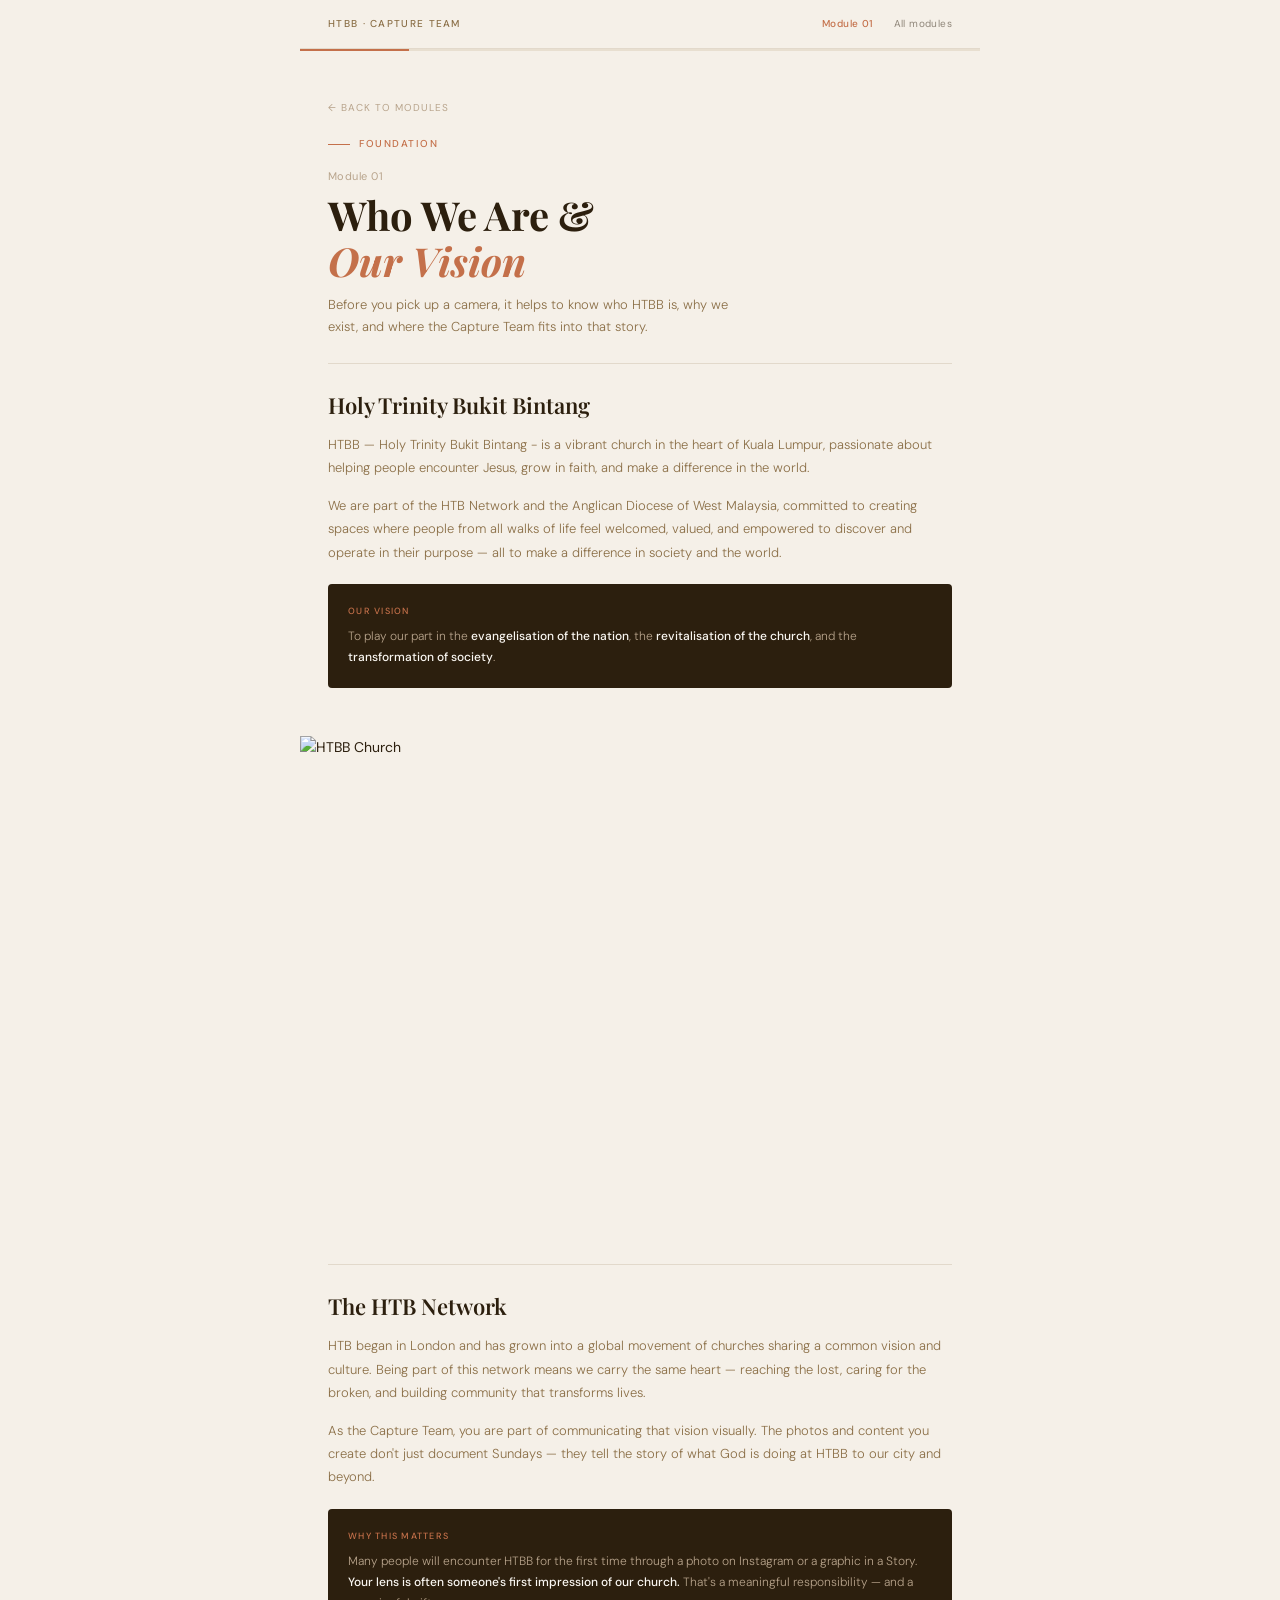
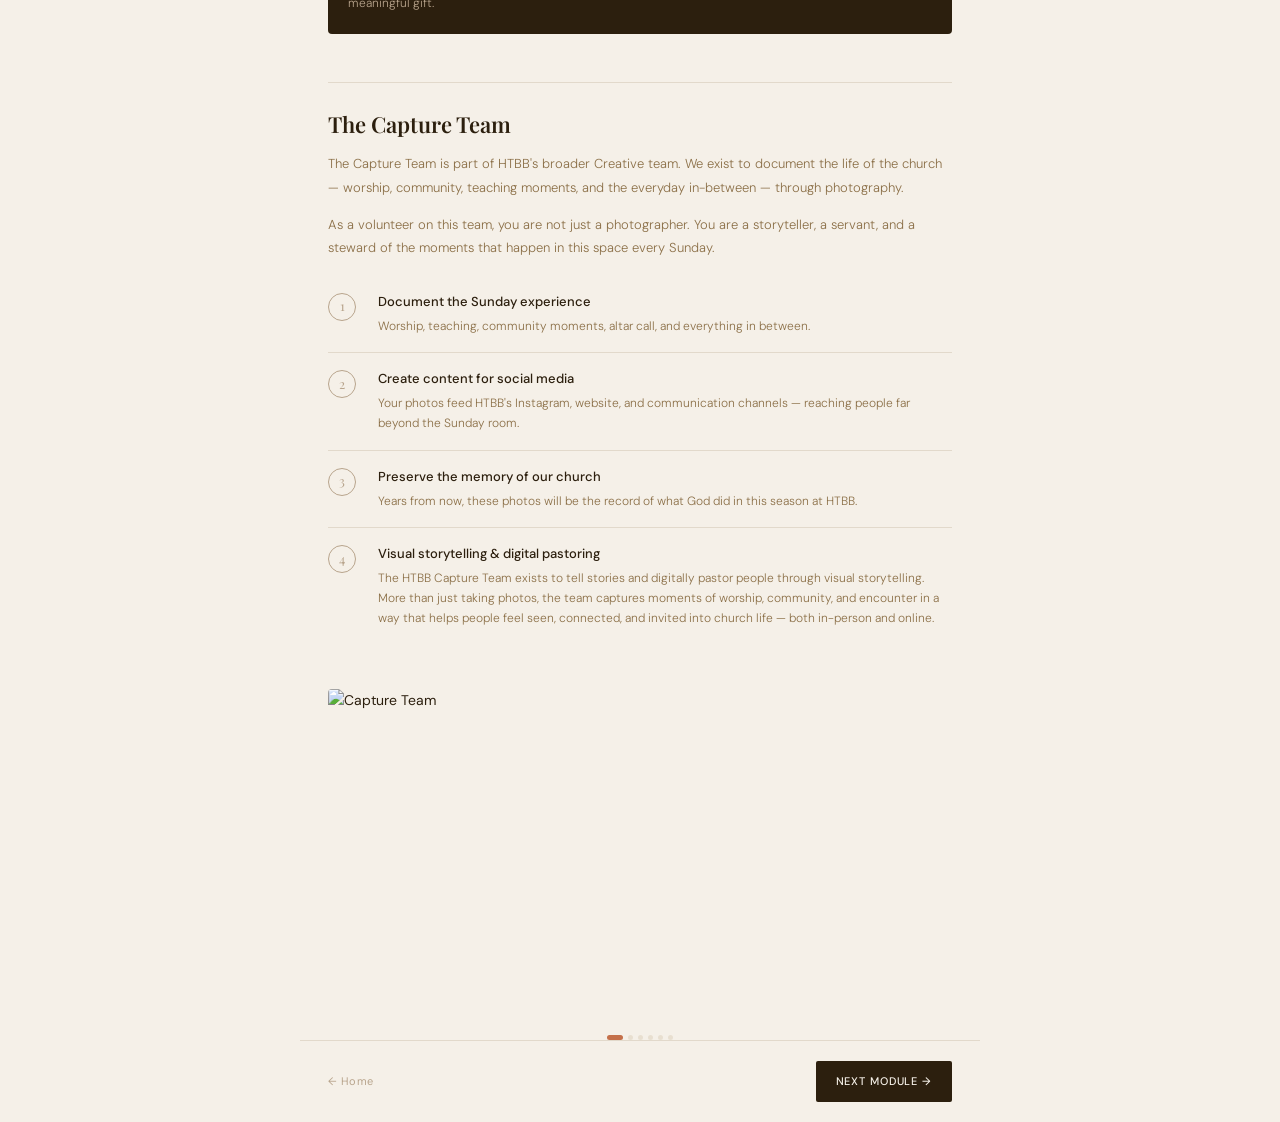
==== commit b46beb9f: "Update CT_02_Module1.html" ====
--- a/CT_02_Module1.html
+++ b/CT_02_Module1.html
@@ -34,7 +34,7 @@
   <!-- SECTION: HTBB -->
   <div class="section-content">
     <h2>Holy Trinity Bukit Bintang</h2>
-    <p>HTBB — Holy Trinity Bukit Bintang — is a vibrant church in the heart of Kuala Lumpur, passionate about helping people encounter Jesus, grow in faith, and make a difference in the world.</p>
+    <p>HTBB — Holy Trinity Bukit Bintang - is a vibrant church in the heart of Kuala Lumpur, passionate about helping people encounter Jesus, grow in faith, and make a difference in the world.</p>
     <p>We are part of the HTB Network and the Anglican Diocese of West Malaysia, committed to creating spaces where people from all walks of life feel welcomed, valued, and empowered to discover and operate in their purpose — all to make a difference in society and the world.</p>
 
     <div class="callout">
@@ -101,7 +101,7 @@
   </div>
 
   <!-- TEAM PHOTO PLACEHOLDER -->
-  <img src="capture-team.jpg" alt="Capture Team" style="width:100%;height:300px;object-fit:cover;margin:0 28px;border-radius:4px;">
+  <img src="cross-photo.jpg" alt="Capture Team" style="width:100%;height:300px;object-fit:cover;margin:0 28px;border-radius:4px;">
   
 
   <div style="height:28px"></div>
